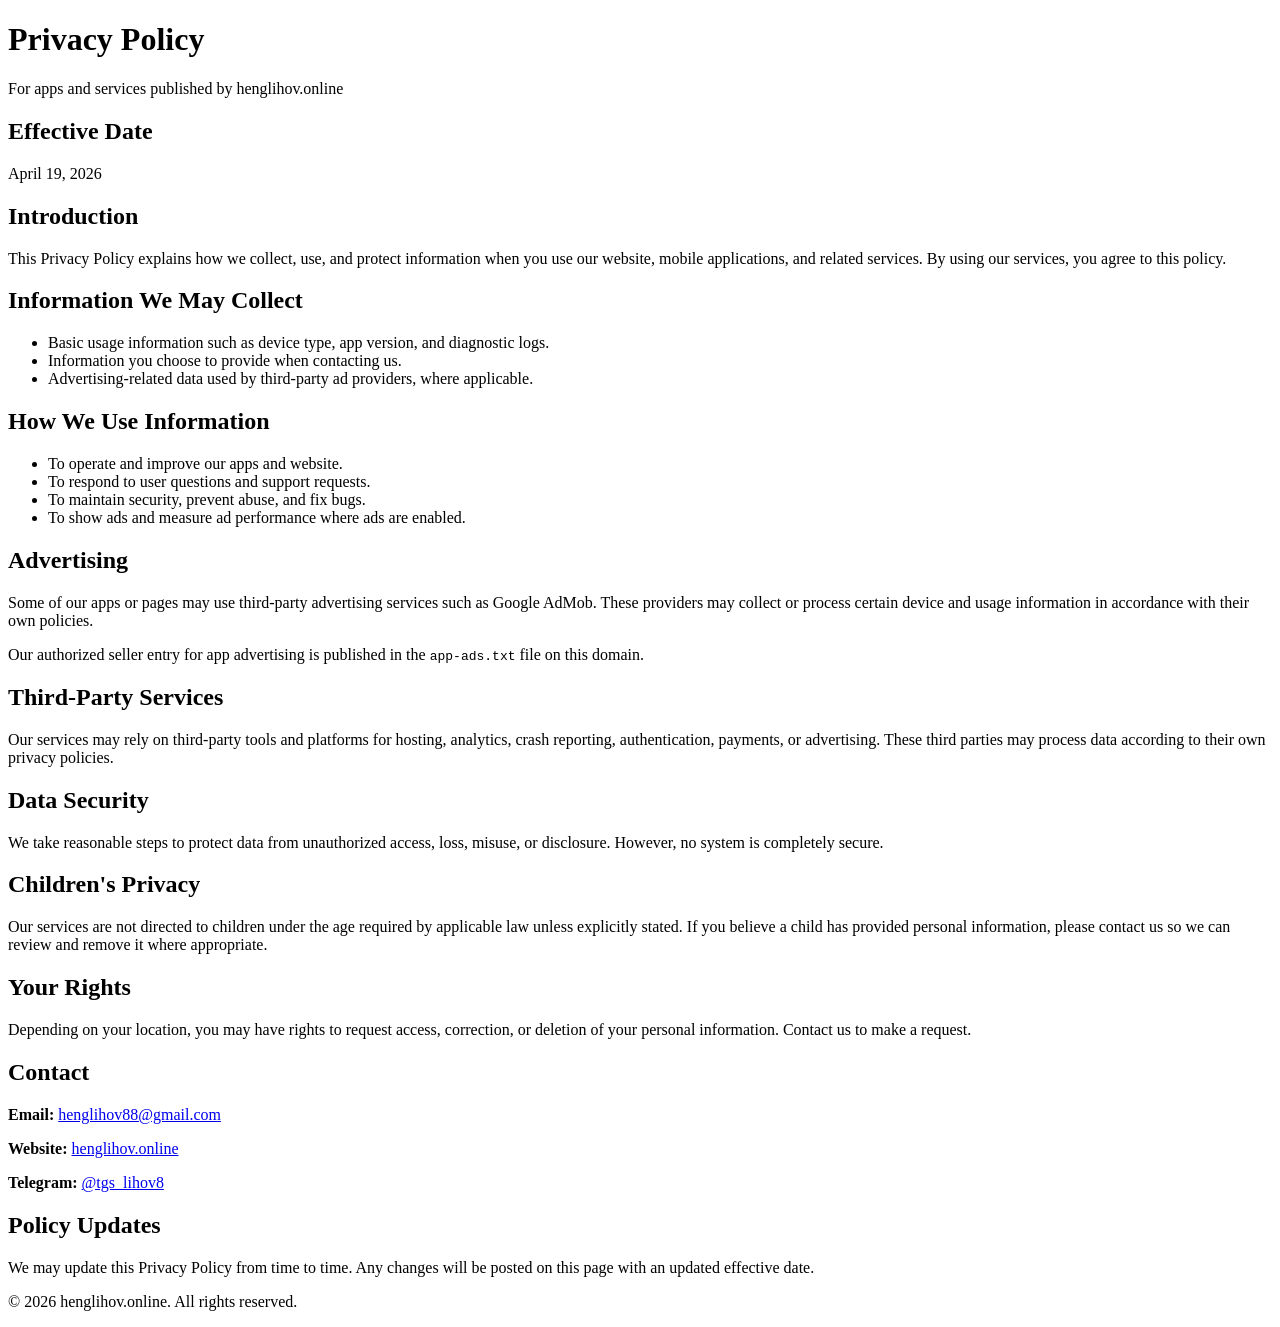
==== index.html @ 0559506b "Add privacy policy page" ====
<!DOCTYPE html>
<html lang="en">
<head>
  <meta charset="UTF-8" />
  <meta name="viewport" content="width=device-width, initial-scale=1.0" />
  <title>henglihov.online | Privacy Policy</title>
  <meta name="description" content="Privacy Policy for apps and services published by henglihov.online" />
  <link rel="stylesheet" href="styles.css" />
</head>
<body>
  <header class="site-header">
    <div class="container">
      <h1>Privacy Policy</h1>
      <p class="subtitle">For apps and services published by henglihov.online</p>
    </div>
  </header>

  <main class="container card">
    <section>
      <h2>Effective Date</h2>
      <p>April 19, 2026</p>
    </section>

    <section>
      <h2>Introduction</h2>
      <p>
        This Privacy Policy explains how we collect, use, and protect information when you use our website,
        mobile applications, and related services. By using our services, you agree to this policy.
      </p>
    </section>

    <section>
      <h2>Information We May Collect</h2>
      <ul>
        <li>Basic usage information such as device type, app version, and diagnostic logs.</li>
        <li>Information you choose to provide when contacting us.</li>
        <li>Advertising-related data used by third-party ad providers, where applicable.</li>
      </ul>
    </section>

    <section>
      <h2>How We Use Information</h2>
      <ul>
        <li>To operate and improve our apps and website.</li>
        <li>To respond to user questions and support requests.</li>
        <li>To maintain security, prevent abuse, and fix bugs.</li>
        <li>To show ads and measure ad performance where ads are enabled.</li>
      </ul>
    </section>

    <section>
      <h2>Advertising</h2>
      <p>
        Some of our apps or pages may use third-party advertising services such as Google AdMob.
        These providers may collect or process certain device and usage information in accordance with their own policies.
      </p>
      <p>
        Our authorized seller entry for app advertising is published in the <code>app-ads.txt</code> file on this domain.
      </p>
    </section>

    <section>
      <h2>Third-Party Services</h2>
      <p>
        Our services may rely on third-party tools and platforms for hosting, analytics, crash reporting,
        authentication, payments, or advertising. These third parties may process data according to their own privacy policies.
      </p>
    </section>

    <section>
      <h2>Data Security</h2>
      <p>
        We take reasonable steps to protect data from unauthorized access, loss, misuse, or disclosure.
        However, no system is completely secure.
      </p>
    </section>

    <section>
      <h2>Children's Privacy</h2>
      <p>
        Our services are not directed to children under the age required by applicable law unless explicitly stated.
        If you believe a child has provided personal information, please contact us so we can review and remove it where appropriate.
      </p>
    </section>

    <section>
      <h2>Your Rights</h2>
      <p>
        Depending on your location, you may have rights to request access, correction, or deletion of your personal information.
        Contact us to make a request.
      </p>
    </section>

    <section>
      <h2>Contact</h2>
      <p><strong>Email:</strong> <a href="mailto:henglihov88@gmail.com">henglihov88@gmail.com</a></p>
      <p><strong>Website:</strong> <a href="https://henglihov.online" target="_blank" rel="noopener noreferrer">henglihov.online</a></p>
      <p><strong>Telegram:</strong> <a href="https://t.me/tgs_lihov8" target="_blank" rel="noopener noreferrer">@tgs_lihov8</a></p>
    </section>

    <section>
      <h2>Policy Updates</h2>
      <p>
        We may update this Privacy Policy from time to time. Any changes will be posted on this page with an updated effective date.
      </p>
    </section>
  </main>

  <footer class="site-footer">
    <div class="container">
      <p>© 2026 henglihov.online. All rights reserved.</p>
    </div>
  </footer>
</body>
</html>
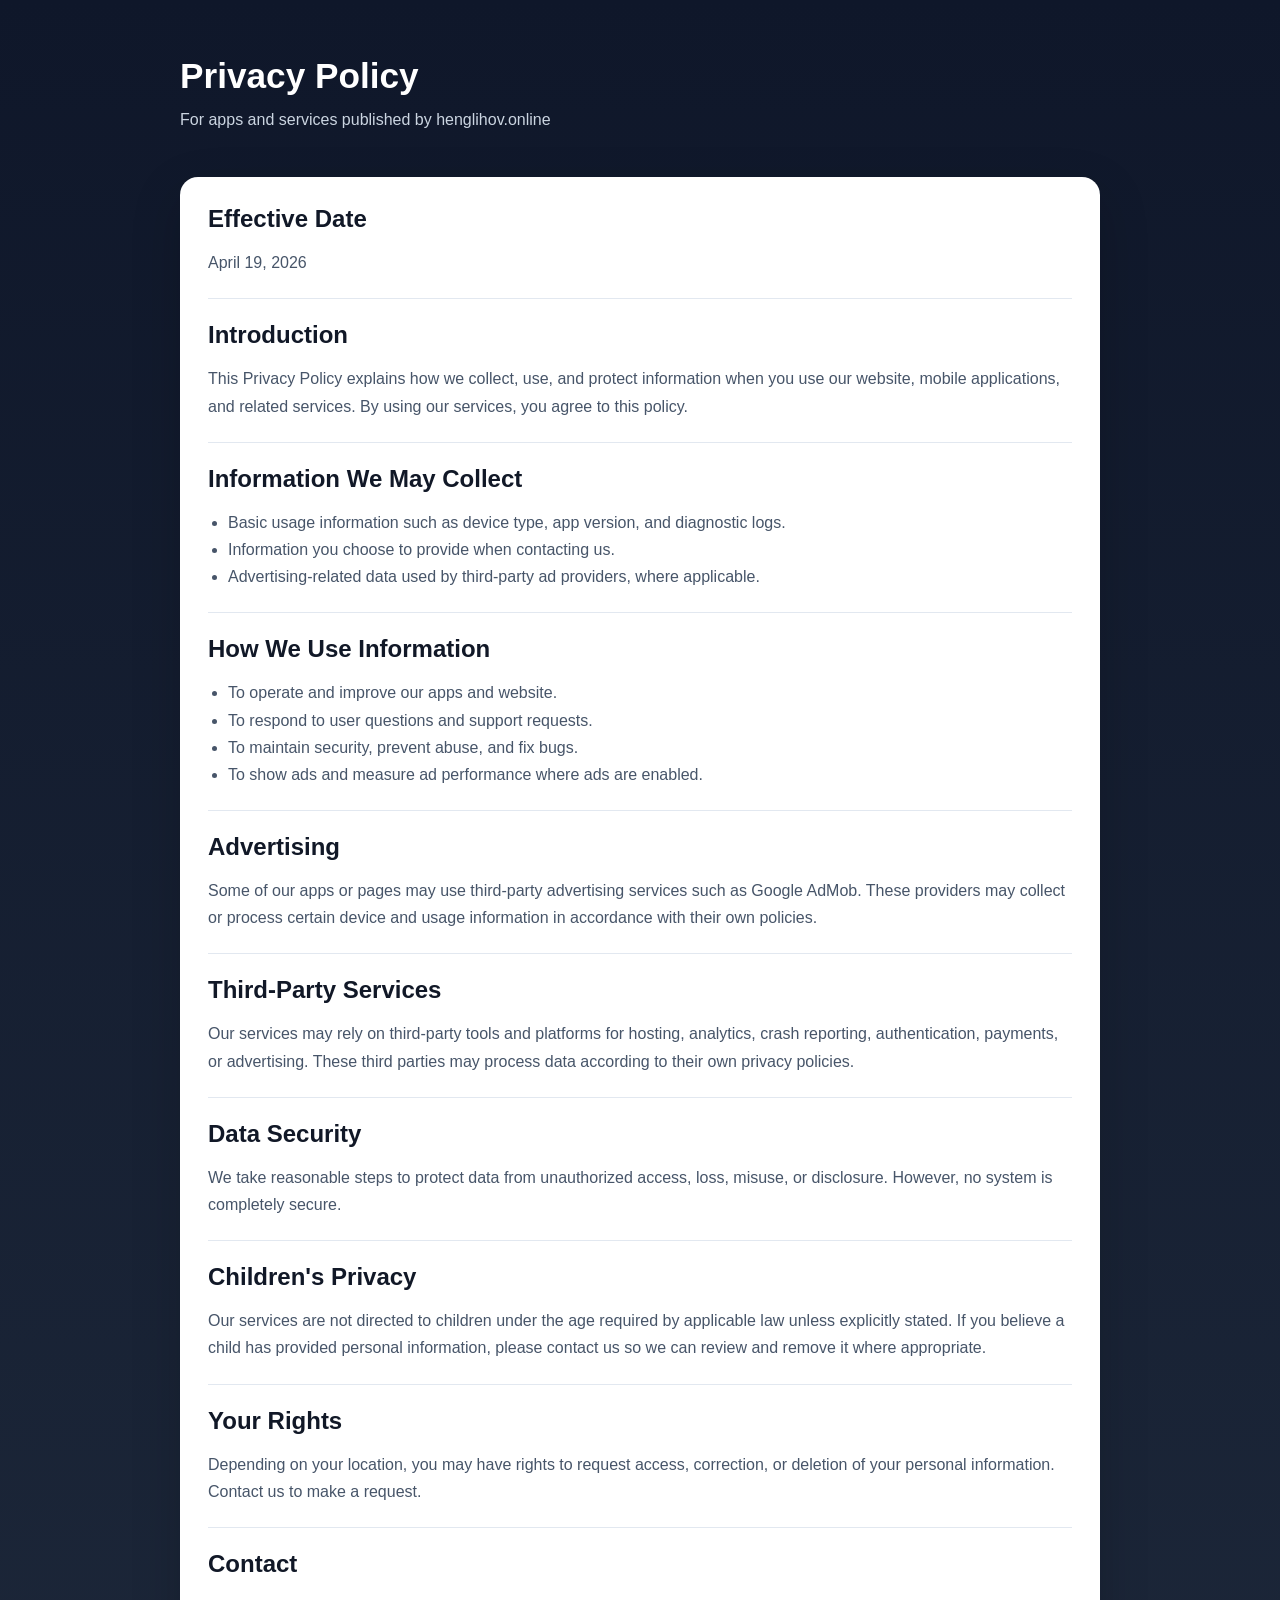
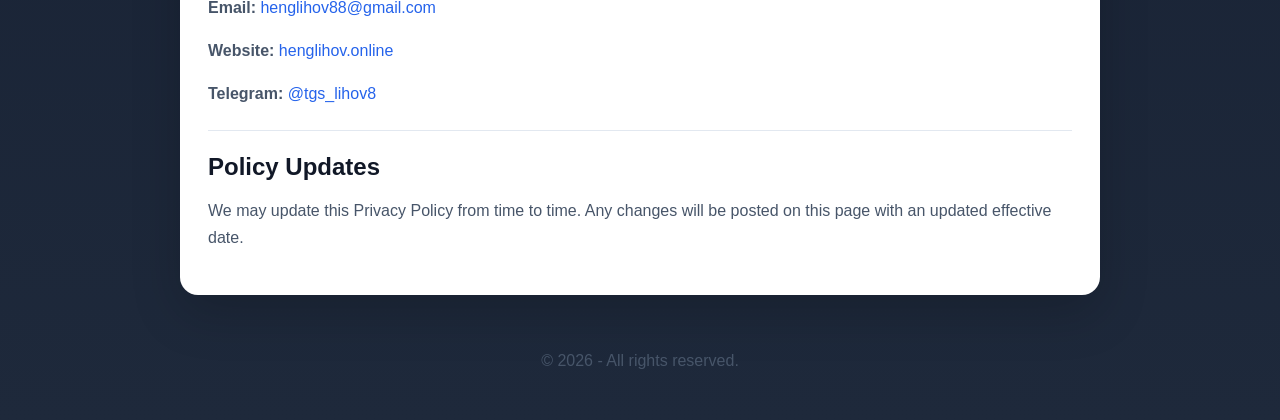
==== commit 17806b61: "Update index.html" ====
--- a/index.html
+++ b/index.html
@@ -3,7 +3,7 @@
 <head>
   <meta charset="UTF-8" />
   <meta name="viewport" content="width=device-width, initial-scale=1.0" />
-  <title>henglihov.online | Privacy Policy</title>
+  <title>Privacy Policy</title>
   <meta name="description" content="Privacy Policy for apps and services published by henglihov.online" />
   <link rel="stylesheet" href="styles.css" />
 </head>
@@ -54,9 +54,7 @@
         Some of our apps or pages may use third-party advertising services such as Google AdMob.
         These providers may collect or process certain device and usage information in accordance with their own policies.
       </p>
-      <p>
-        Our authorized seller entry for app advertising is published in the <code>app-ads.txt</code> file on this domain.
-      </p>
+      
     </section>
 
     <section>
@@ -108,7 +106,7 @@
 
   <footer class="site-footer">
     <div class="container">
-      <p>© 2026 henglihov.online. All rights reserved.</p>
+      <p>© 2026 - All rights reserved.</p>
     </div>
   </footer>
 </body>
--- a/styles.css
+++ b/styles.css
@@ -0,0 +1,103 @@
+:root {
+  --bg: #0f172a;
+  --panel: #111827;
+  --card: #ffffff;
+  --text: #0f172a;
+  --muted: #475569;
+  --accent: #2563eb;
+  --line: #e2e8f0;
+}
+
+* {
+  box-sizing: border-box;
+}
+
+body {
+  margin: 0;
+  font-family: Arial, Helvetica, sans-serif;
+  background: linear-gradient(180deg, var(--bg), #1e293b);
+  color: var(--text);
+}
+
+.container {
+  width: min(920px, calc(100% - 32px));
+  margin: 0 auto;
+}
+
+.site-header {
+  padding: 56px 0 28px;
+  color: white;
+}
+
+.site-header h1 {
+  margin: 0;
+  font-size: 2.2rem;
+}
+
+.subtitle {
+  color: #cbd5e1;
+  margin-top: 10px;
+}
+
+.card {
+  background: var(--card);
+  border-radius: 18px;
+  padding: 28px;
+  box-shadow: 0 18px 50px rgba(0, 0, 0, 0.18);
+  margin-bottom: 30px;
+}
+
+section + section {
+  border-top: 1px solid var(--line);
+  margin-top: 22px;
+  padding-top: 22px;
+}
+
+h2 {
+  margin: 0 0 12px;
+  color: #111827;
+}
+
+p, li {
+  color: var(--muted);
+  line-height: 1.7;
+}
+
+ul {
+  padding-left: 20px;
+}
+
+a {
+  color: var(--accent);
+  text-decoration: none;
+}
+
+a:hover {
+  text-decoration: underline;
+}
+
+code {
+  background: #eff6ff;
+  padding: 2px 6px;
+  border-radius: 6px;
+}
+
+.site-footer {
+  color: #cbd5e1;
+  text-align: center;
+  padding: 6px 0 30px;
+}
+
+@media (max-width: 640px) {
+  .site-header {
+    padding-top: 36px;
+  }
+
+  .site-header h1 {
+    font-size: 1.8rem;
+  }
+
+  .card {
+    padding: 20px;
+  }
+}
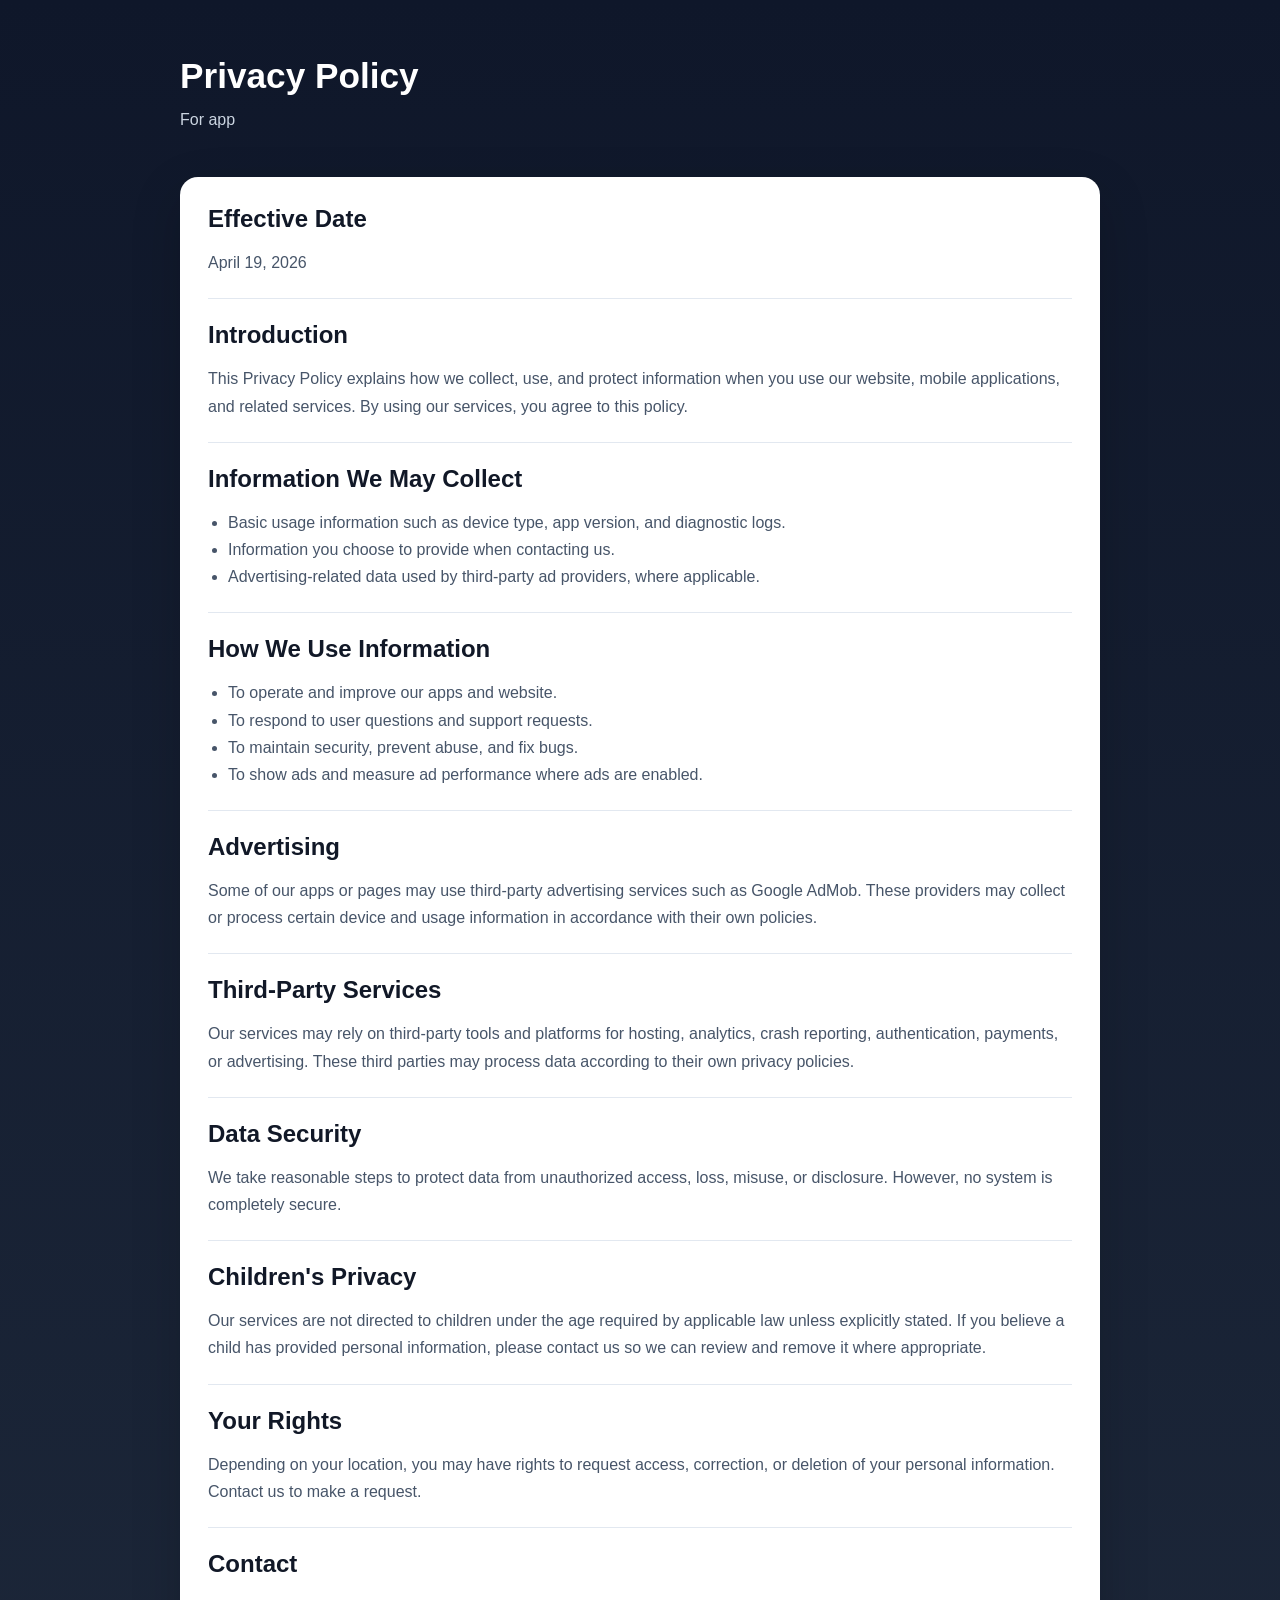
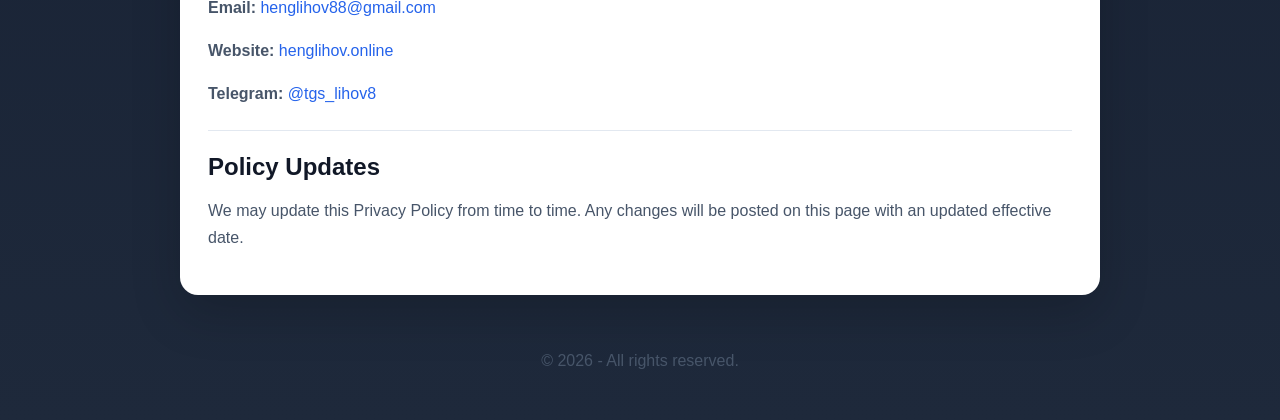
==== commit b684dd9c: "Update index.html" ====
--- a/index.html
+++ b/index.html
@@ -4,14 +4,14 @@
   <meta charset="UTF-8" />
   <meta name="viewport" content="width=device-width, initial-scale=1.0" />
   <title>Privacy Policy</title>
-  <meta name="description" content="Privacy Policy for apps and services published by henglihov.online" />
+  <meta name="description" content="Privacy Policy for app" />
   <link rel="stylesheet" href="styles.css" />
 </head>
 <body>
   <header class="site-header">
     <div class="container">
       <h1>Privacy Policy</h1>
-      <p class="subtitle">For apps and services published by henglihov.online</p>
+      <p class="subtitle">For app</p>
     </div>
   </header>
 
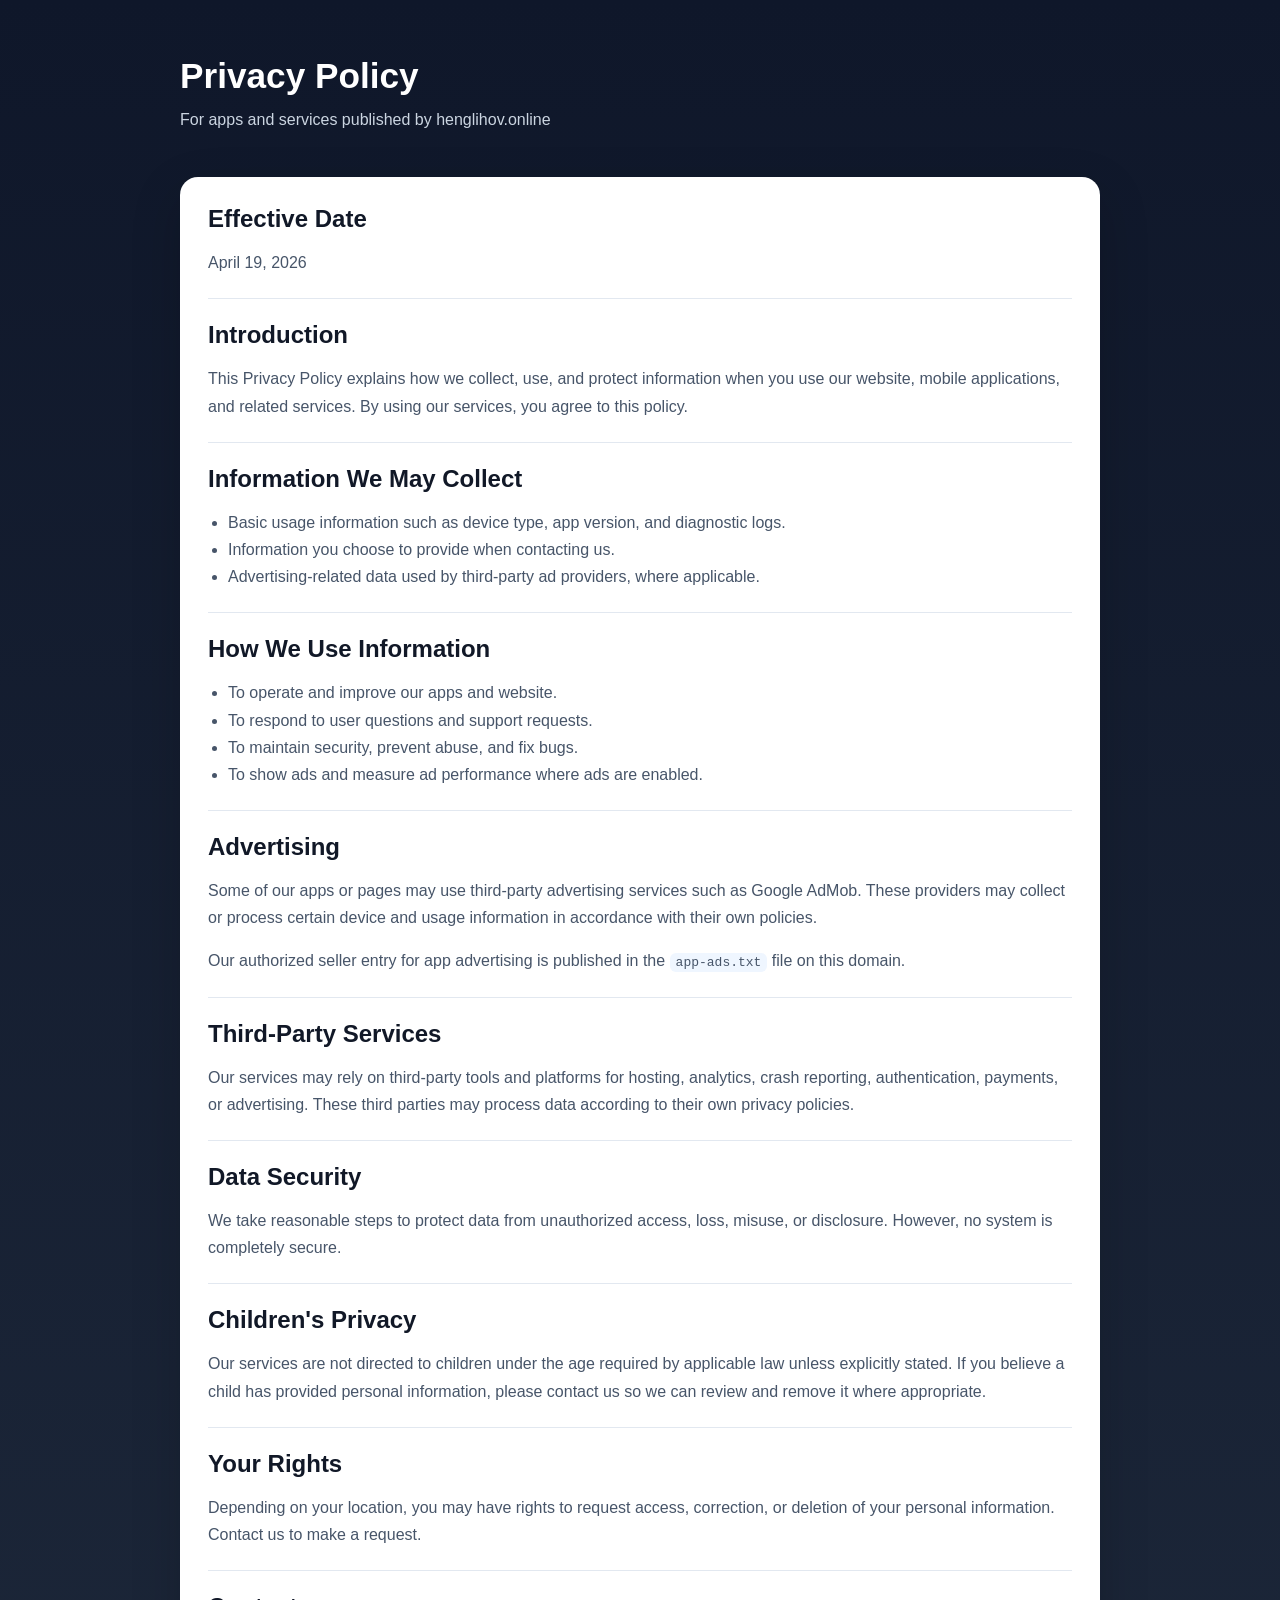
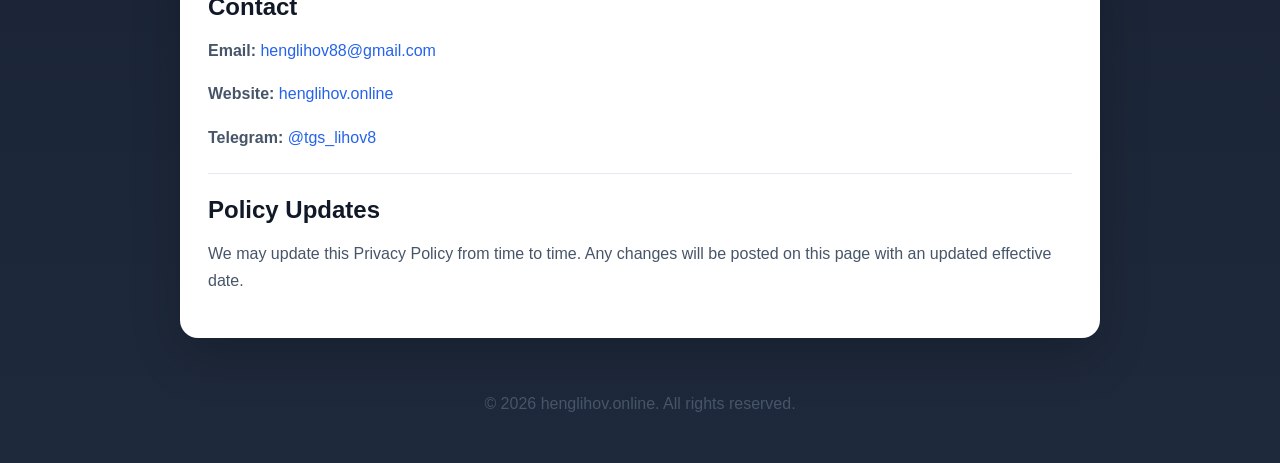
==== commit 0fc1312a: "Move privacy policy to /privacy and redirect root" ====
--- a/index.html
+++ b/index.html
@@ -2,112 +2,18 @@
 <html lang="en">
 <head>
   <meta charset="UTF-8" />
+  <meta http-equiv="refresh" content="0; url=/privacy/" />
   <meta name="viewport" content="width=device-width, initial-scale=1.0" />
-  <title>Privacy Policy</title>
-  <meta name="description" content="Privacy Policy for app" />
+  <title>henglihov.online</title>
+  <meta name="description" content="Privacy policy and app advertising information for henglihov.online" />
   <link rel="stylesheet" href="styles.css" />
 </head>
 <body>
-  <header class="site-header">
-    <div class="container">
-      <h1>Privacy Policy</h1>
-      <p class="subtitle">For app</p>
-    </div>
-  </header>
-
-  <main class="container card">
-    <section>
-      <h2>Effective Date</h2>
-      <p>April 19, 2026</p>
-    </section>
-
-    <section>
-      <h2>Introduction</h2>
-      <p>
-        This Privacy Policy explains how we collect, use, and protect information when you use our website,
-        mobile applications, and related services. By using our services, you agree to this policy.
-      </p>
-    </section>
-
-    <section>
-      <h2>Information We May Collect</h2>
-      <ul>
-        <li>Basic usage information such as device type, app version, and diagnostic logs.</li>
-        <li>Information you choose to provide when contacting us.</li>
-        <li>Advertising-related data used by third-party ad providers, where applicable.</li>
-      </ul>
-    </section>
-
-    <section>
-      <h2>How We Use Information</h2>
-      <ul>
-        <li>To operate and improve our apps and website.</li>
-        <li>To respond to user questions and support requests.</li>
-        <li>To maintain security, prevent abuse, and fix bugs.</li>
-        <li>To show ads and measure ad performance where ads are enabled.</li>
-      </ul>
-    </section>
-
-    <section>
-      <h2>Advertising</h2>
-      <p>
-        Some of our apps or pages may use third-party advertising services such as Google AdMob.
-        These providers may collect or process certain device and usage information in accordance with their own policies.
-      </p>
-      
-    </section>
-
-    <section>
-      <h2>Third-Party Services</h2>
-      <p>
-        Our services may rely on third-party tools and platforms for hosting, analytics, crash reporting,
-        authentication, payments, or advertising. These third parties may process data according to their own privacy policies.
-      </p>
-    </section>
-
-    <section>
-      <h2>Data Security</h2>
-      <p>
-        We take reasonable steps to protect data from unauthorized access, loss, misuse, or disclosure.
-        However, no system is completely secure.
-      </p>
-    </section>
-
-    <section>
-      <h2>Children's Privacy</h2>
-      <p>
-        Our services are not directed to children under the age required by applicable law unless explicitly stated.
-        If you believe a child has provided personal information, please contact us so we can review and remove it where appropriate.
-      </p>
-    </section>
-
-    <section>
-      <h2>Your Rights</h2>
-      <p>
-        Depending on your location, you may have rights to request access, correction, or deletion of your personal information.
-        Contact us to make a request.
-      </p>
-    </section>
-
-    <section>
-      <h2>Contact</h2>
-      <p><strong>Email:</strong> <a href="mailto:henglihov88@gmail.com">henglihov88@gmail.com</a></p>
-      <p><strong>Website:</strong> <a href="https://henglihov.online" target="_blank" rel="noopener noreferrer">henglihov.online</a></p>
-      <p><strong>Telegram:</strong> <a href="https://t.me/tgs_lihov8" target="_blank" rel="noopener noreferrer">@tgs_lihov8</a></p>
-    </section>
-
-    <section>
-      <h2>Policy Updates</h2>
-      <p>
-        We may update this Privacy Policy from time to time. Any changes will be posted on this page with an updated effective date.
-      </p>
-    </section>
+  <main class="container card" style="margin-top:48px; text-align:center;">
+    <h1>henglihov.online</h1>
+    <p>You are being redirected to the privacy policy page.</p>
+    <p><a href="/privacy/">Open Privacy Policy</a></p>
+    <p><a href="/app-ads.txt">Open app-ads.txt</a></p>
   </main>
-
-  <footer class="site-footer">
-    <div class="container">
-      <p>© 2026 - All rights reserved.</p>
-    </div>
-  </footer>
 </body>
 </html>
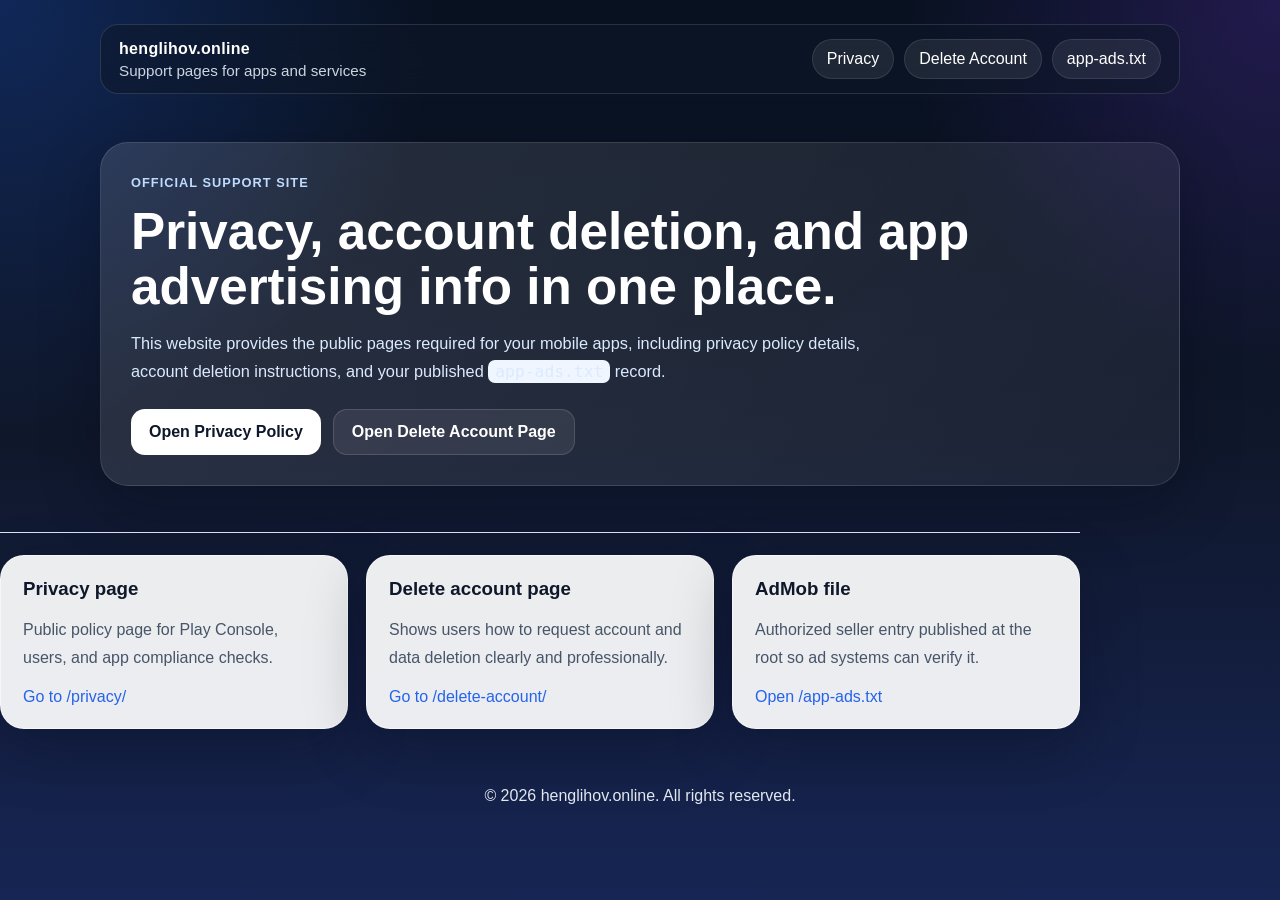
==== commit 16c6861a: "Improve landing page with navigation and better UI" ====
--- a/index.html
+++ b/index.html
@@ -2,18 +2,65 @@
 <html lang="en">
 <head>
   <meta charset="UTF-8" />
-  <meta http-equiv="refresh" content="0; url=/privacy/" />
   <meta name="viewport" content="width=device-width, initial-scale=1.0" />
   <title>henglihov.online</title>
-  <meta name="description" content="Privacy policy and app advertising information for henglihov.online" />
+  <meta name="description" content="Privacy policy, delete account instructions, and app advertising information for henglihov.online" />
   <link rel="stylesheet" href="styles.css" />
 </head>
 <body>
-  <main class="container card" style="margin-top:48px; text-align:center;">
-    <h1>henglihov.online</h1>
-    <p>You are being redirected to the privacy policy page.</p>
-    <p><a href="/privacy/">Open Privacy Policy</a></p>
-    <p><a href="/app-ads.txt">Open app-ads.txt</a></p>
+  <header class="site-header">
+    <div class="container topbar">
+      <div class="brand">
+        <span class="brand-title">henglihov.online</span>
+        <span class="brand-subtitle">Support pages for apps and services</span>
+      </div>
+      <nav class="nav-links">
+        <a href="/privacy/">Privacy</a>
+        <a href="/delete-account/">Delete Account</a>
+        <a href="/app-ads.txt">app-ads.txt</a>
+      </nav>
+    </div>
+  </header>
+
+  <main>
+    <section class="hero">
+      <div class="container hero-panel">
+        <span class="eyebrow">Official support site</span>
+        <h1>Privacy, account deletion, and app advertising info in one place.</h1>
+        <p class="subtitle">
+          This website provides the public pages required for your mobile apps, including privacy policy details,
+          account deletion instructions, and your published <code>app-ads.txt</code> record.
+        </p>
+        <div class="actions">
+          <a class="button primary" href="/privacy/">Open Privacy Policy</a>
+          <a class="button secondary" href="/delete-account/">Open Delete Account Page</a>
+        </div>
+      </div>
+    </section>
+
+    <section class="container grid">
+      <article class="info-card">
+        <h3>Privacy page</h3>
+        <p>Public policy page for Play Console, users, and app compliance checks.</p>
+        <a href="/privacy/">Go to /privacy/</a>
+      </article>
+      <article class="info-card">
+        <h3>Delete account page</h3>
+        <p>Shows users how to request account and data deletion clearly and professionally.</p>
+        <a href="/delete-account/">Go to /delete-account/</a>
+      </article>
+      <article class="info-card">
+        <h3>AdMob file</h3>
+        <p>Authorized seller entry published at the root so ad systems can verify it.</p>
+        <a href="/app-ads.txt">Open /app-ads.txt</a>
+      </article>
+    </section>
   </main>
+
+  <footer class="site-footer">
+    <div class="container">
+      <p>© 2026 henglihov.online. All rights reserved.</p>
+    </div>
+  </footer>
 </body>
 </html>
--- a/styles.css
+++ b/styles.css
@@ -1,50 +1,211 @@
 :root {
-  --bg: #0f172a;
-  --panel: #111827;
-  --card: #ffffff;
+  --bg-1: #081120;
+  --bg-2: #0f172a;
+  --bg-3: #172554;
+  --surface: rgba(255, 255, 255, 0.92);
+  --surface-soft: rgba(255, 255, 255, 0.08);
   --text: #0f172a;
-  --muted: #475569;
+  --text-soft: #475569;
+  --text-inverse: #e2e8f0;
   --accent: #2563eb;
-  --line: #e2e8f0;
+  --accent-2: #7c3aed;
+  --line: #dbe4f0;
+  --shadow: 0 20px 60px rgba(2, 6, 23, 0.28);
+  --radius: 24px;
 }
 
 * {
   box-sizing: border-box;
 }
 
+html {
+  scroll-behavior: smooth;
+}
+
 body {
   margin: 0;
-  font-family: Arial, Helvetica, sans-serif;
-  background: linear-gradient(180deg, var(--bg), #1e293b);
+  font-family: Inter, Arial, Helvetica, sans-serif;
   color: var(--text);
+  background:
+    radial-gradient(circle at top left, rgba(37, 99, 235, 0.28), transparent 28%),
+    radial-gradient(circle at top right, rgba(124, 58, 237, 0.22), transparent 24%),
+    linear-gradient(180deg, var(--bg-1), var(--bg-2) 48%, var(--bg-3));
+  min-height: 100vh;
 }
 
 .container {
-  width: min(920px, calc(100% - 32px));
+  width: min(1080px, calc(100% - 32px));
   margin: 0 auto;
 }
 
 .site-header {
-  padding: 56px 0 28px;
+  padding: 24px 0 18px;
+}
+
+.topbar {
+  display: flex;
+  align-items: center;
+  justify-content: space-between;
+  gap: 16px;
+  padding: 14px 18px;
+  border: 1px solid rgba(255, 255, 255, 0.12);
+  border-radius: 18px;
+  background: rgba(15, 23, 42, 0.52);
+  backdrop-filter: blur(14px);
+}
+
+.brand {
+  display: flex;
+  flex-direction: column;
+  gap: 4px;
+}
+
+.brand-title {
   color: white;
-}
-
-.site-header h1 {
+  font-weight: 800;
+  letter-spacing: 0.02em;
+}
+
+.brand-subtitle {
+  color: #cbd5e1;
+  font-size: 0.95rem;
+}
+
+.nav-links {
+  display: flex;
+  flex-wrap: wrap;
+  gap: 10px;
+}
+
+.nav-links a {
+  color: white;
+  text-decoration: none;
+  padding: 10px 14px;
+  border-radius: 999px;
+  background: rgba(255, 255, 255, 0.08);
+  border: 1px solid rgba(255, 255, 255, 0.1);
+}
+
+.hero {
+  padding: 30px 0 22px;
+}
+
+.hero-panel {
+  padding: 30px;
+  border-radius: 28px;
+  background: linear-gradient(135deg, rgba(255,255,255,0.12), rgba(255,255,255,0.05));
+  border: 1px solid rgba(255, 255, 255, 0.12);
+  box-shadow: var(--shadow);
+}
+
+.eyebrow {
+  display: inline-block;
+  margin-bottom: 14px;
+  color: #bfdbfe;
+  font-weight: 700;
+  letter-spacing: 0.08em;
+  text-transform: uppercase;
+  font-size: 0.8rem;
+}
+
+.hero h1 {
   margin: 0;
-  font-size: 2.2rem;
+  color: white;
+  font-size: clamp(2rem, 4vw, 3.4rem);
+  line-height: 1.08;
 }
 
 .subtitle {
-  color: #cbd5e1;
-  margin-top: 10px;
-}
-
+  color: #dbeafe;
+  margin: 14px 0 0;
+  max-width: 760px;
+  line-height: 1.75;
+  font-size: 1.02rem;
+}
+
+.actions {
+  display: flex;
+  flex-wrap: wrap;
+  gap: 12px;
+  margin-top: 22px;
+}
+
+.button {
+  display: inline-flex;
+  align-items: center;
+  justify-content: center;
+  min-height: 46px;
+  padding: 0 18px;
+  border-radius: 14px;
+  text-decoration: none;
+  font-weight: 700;
+  transition: transform 0.15s ease, opacity 0.15s ease;
+}
+
+.button:hover {
+  transform: translateY(-1px);
+}
+
+.button.primary {
+  background: white;
+  color: #0f172a;
+}
+
+.button.secondary {
+  background: rgba(255,255,255,0.08);
+  color: white;
+  border: 1px solid rgba(255,255,255,0.14);
+}
+
+.grid {
+  display: grid;
+  grid-template-columns: repeat(3, minmax(0, 1fr));
+  gap: 18px;
+  margin: 24px 0 34px;
+}
+
+.info-card,
 .card {
-  background: var(--card);
-  border-radius: 18px;
-  padding: 28px;
-  box-shadow: 0 18px 50px rgba(0, 0, 0, 0.18);
+  background: var(--surface);
+  border: 1px solid rgba(255,255,255,0.55);
+  border-radius: var(--radius);
+  box-shadow: var(--shadow);
+}
+
+.info-card {
+  padding: 22px;
+}
+
+.info-card h3 {
+  margin: 0 0 10px;
+}
+
+.info-card p,
+.info-card li,
+.card p,
+.card li {
+  color: var(--text-soft);
+  line-height: 1.75;
+}
+
+.card {
+  padding: 30px;
   margin-bottom: 30px;
+}
+
+.section-label {
+  display: inline-block;
+  font-size: 0.8rem;
+  font-weight: 700;
+  letter-spacing: 0.08em;
+  text-transform: uppercase;
+  color: var(--accent);
+  margin-bottom: 12px;
+}
+
+.section-title {
+  margin: 0 0 10px;
+  font-size: 1.7rem;
 }
 
 section + section {
@@ -53,17 +214,12 @@
   padding-top: 22px;
 }
 
-h2 {
-  margin: 0 0 12px;
-  color: #111827;
-}
-
-p, li {
-  color: var(--muted);
-  line-height: 1.7;
-}
-
-ul {
+h2,
+h3 {
+  color: #0f172a;
+}
+
+ul, ol {
   padding-left: 20px;
 }
 
@@ -78,26 +234,74 @@
 
 code {
   background: #eff6ff;
-  padding: 2px 6px;
-  border-radius: 6px;
+  padding: 2px 7px;
+  border-radius: 7px;
+}
+
+.highlight-box {
+  margin-top: 18px;
+  padding: 18px;
+  background: #eff6ff;
+  border: 1px solid #bfdbfe;
+  border-radius: 18px;
+}
+
+.contact-list {
+  display: grid;
+  gap: 12px;
+}
+
+.contact-item {
+  padding: 14px 16px;
+  border: 1px solid var(--line);
+  border-radius: 16px;
+  background: #fff;
 }
 
 .site-footer {
-  color: #cbd5e1;
+  color: var(--text-inverse);
   text-align: center;
-  padding: 6px 0 30px;
+  padding: 8px 0 34px;
+}
+
+.center-page {
+  min-height: 100vh;
+  display: flex;
+  align-items: center;
+}
+
+@media (max-width: 860px) {
+  .grid {
+    grid-template-columns: 1fr;
+  }
+
+  .topbar {
+    flex-direction: column;
+    align-items: flex-start;
+  }
 }
 
 @media (max-width: 640px) {
   .site-header {
-    padding-top: 36px;
-  }
-
-  .site-header h1 {
-    font-size: 1.8rem;
-  }
-
-  .card {
-    padding: 20px;
-  }
-}
+    padding-top: 16px;
+  }
+
+  .hero-panel,
+  .card,
+  .info-card {
+    padding: 22px;
+  }
+
+  .hero h1 {
+    font-size: 2rem;
+  }
+
+  .nav-links {
+    width: 100%;
+  }
+
+  .nav-links a {
+    flex: 1 1 auto;
+    text-align: center;
+  }
+}
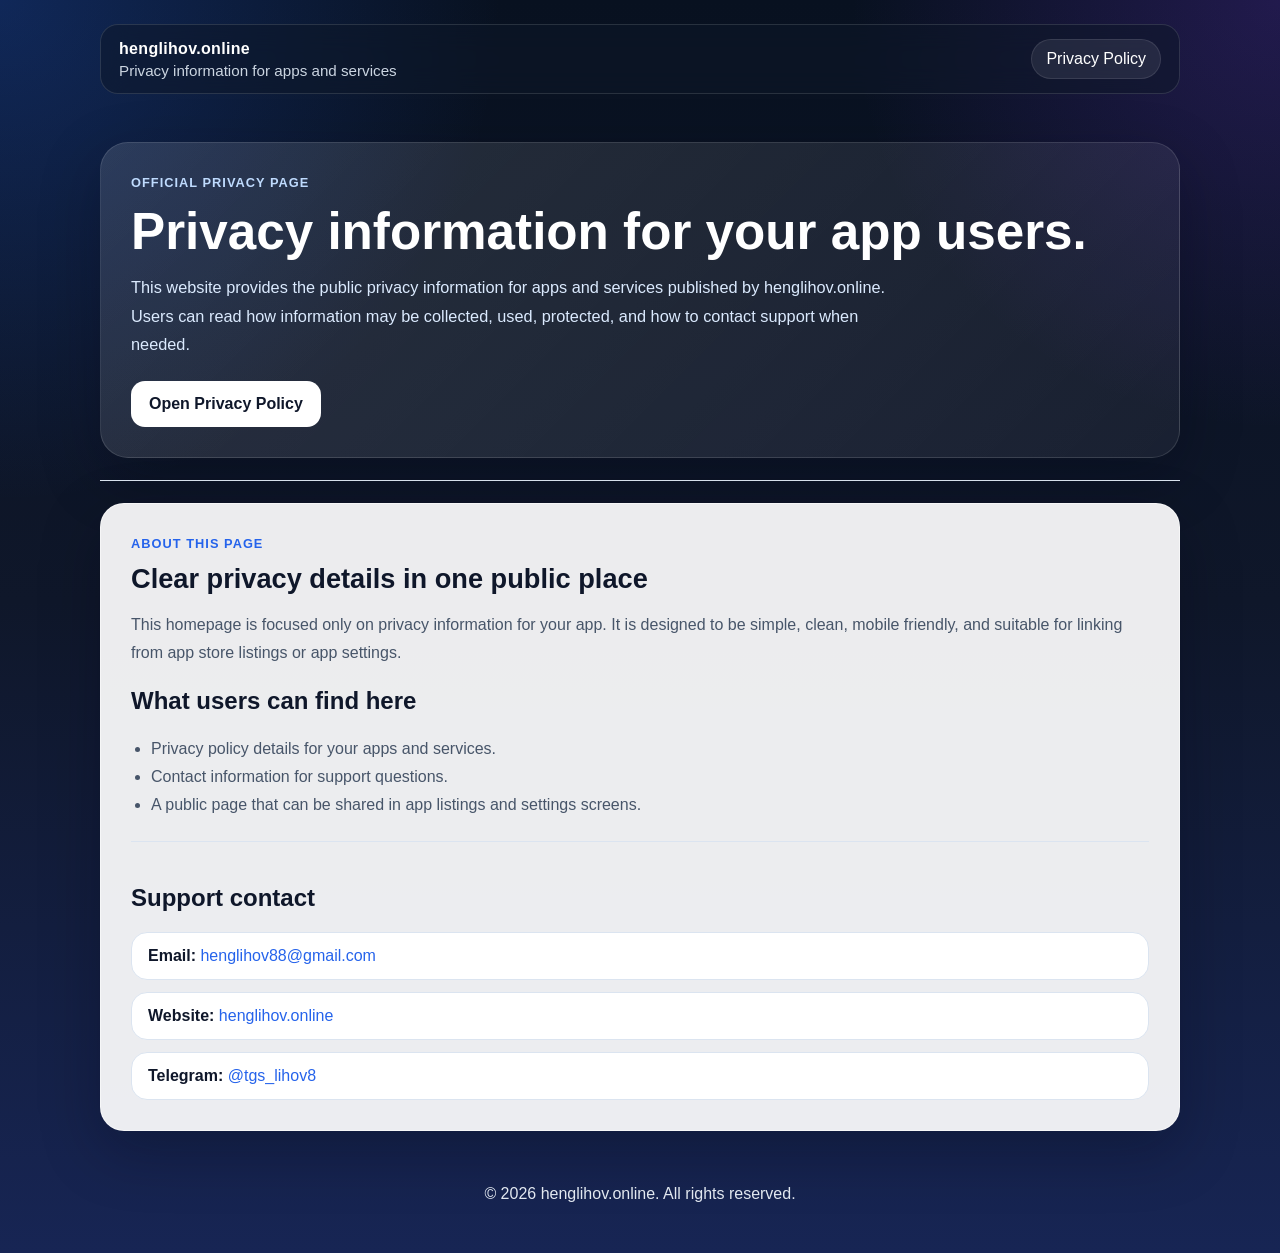
==== commit e801eb43: "Simplify homepage to privacy information only" ====
--- a/index.html
+++ b/index.html
@@ -3,8 +3,8 @@
 <head>
   <meta charset="UTF-8" />
   <meta name="viewport" content="width=device-width, initial-scale=1.0" />
-  <title>henglihov.online</title>
-  <meta name="description" content="Privacy policy, delete account instructions, and app advertising information for henglihov.online" />
+  <title>henglihov.online | Privacy Info</title>
+  <meta name="description" content="Privacy information for apps and services published by henglihov.online" />
   <link rel="stylesheet" href="styles.css" />
 </head>
 <body>
@@ -12,12 +12,10 @@
     <div class="container topbar">
       <div class="brand">
         <span class="brand-title">henglihov.online</span>
-        <span class="brand-subtitle">Support pages for apps and services</span>
+        <span class="brand-subtitle">Privacy information for apps and services</span>
       </div>
       <nav class="nav-links">
-        <a href="/privacy/">Privacy</a>
-        <a href="/delete-account/">Delete Account</a>
-        <a href="/app-ads.txt">app-ads.txt</a>
+        <a href="/privacy/">Privacy Policy</a>
       </nav>
     </div>
   </header>
@@ -25,34 +23,42 @@
   <main>
     <section class="hero">
       <div class="container hero-panel">
-        <span class="eyebrow">Official support site</span>
-        <h1>Privacy, account deletion, and app advertising info in one place.</h1>
+        <span class="eyebrow">Official privacy page</span>
+        <h1>Privacy information for your app users.</h1>
         <p class="subtitle">
-          This website provides the public pages required for your mobile apps, including privacy policy details,
-          account deletion instructions, and your published <code>app-ads.txt</code> record.
+          This website provides the public privacy information for apps and services published by henglihov.online.
+          Users can read how information may be collected, used, protected, and how to contact support when needed.
         </p>
         <div class="actions">
           <a class="button primary" href="/privacy/">Open Privacy Policy</a>
-          <a class="button secondary" href="/delete-account/">Open Delete Account Page</a>
         </div>
       </div>
     </section>
 
-    <section class="container grid">
-      <article class="info-card">
-        <h3>Privacy page</h3>
-        <p>Public policy page for Play Console, users, and app compliance checks.</p>
-        <a href="/privacy/">Go to /privacy/</a>
-      </article>
-      <article class="info-card">
-        <h3>Delete account page</h3>
-        <p>Shows users how to request account and data deletion clearly and professionally.</p>
-        <a href="/delete-account/">Go to /delete-account/</a>
-      </article>
-      <article class="info-card">
-        <h3>AdMob file</h3>
-        <p>Authorized seller entry published at the root so ad systems can verify it.</p>
-        <a href="/app-ads.txt">Open /app-ads.txt</a>
+    <section class="container">
+      <article class="card">
+        <span class="section-label">About this page</span>
+        <h2 class="section-title">Clear privacy details in one public place</h2>
+        <p>
+          This homepage is focused only on privacy information for your app. It is designed to be simple,
+          clean, mobile friendly, and suitable for linking from app store listings or app settings.
+        </p>
+        <section>
+          <h2>What users can find here</h2>
+          <ul>
+            <li>Privacy policy details for your apps and services.</li>
+            <li>Contact information for support questions.</li>
+            <li>A public page that can be shared in app listings and settings screens.</li>
+          </ul>
+        </section>
+        <section>
+          <h2>Support contact</h2>
+          <div class="contact-list">
+            <div class="contact-item"><strong>Email:</strong> <a href="mailto:henglihov88@gmail.com">henglihov88@gmail.com</a></div>
+            <div class="contact-item"><strong>Website:</strong> <a href="https://henglihov.online" target="_blank" rel="noopener noreferrer">henglihov.online</a></div>
+            <div class="contact-item"><strong>Telegram:</strong> <a href="https://t.me/tgs_lihov8" target="_blank" rel="noopener noreferrer">@tgs_lihov8</a></div>
+          </div>
+        </section>
       </article>
     </section>
   </main>
